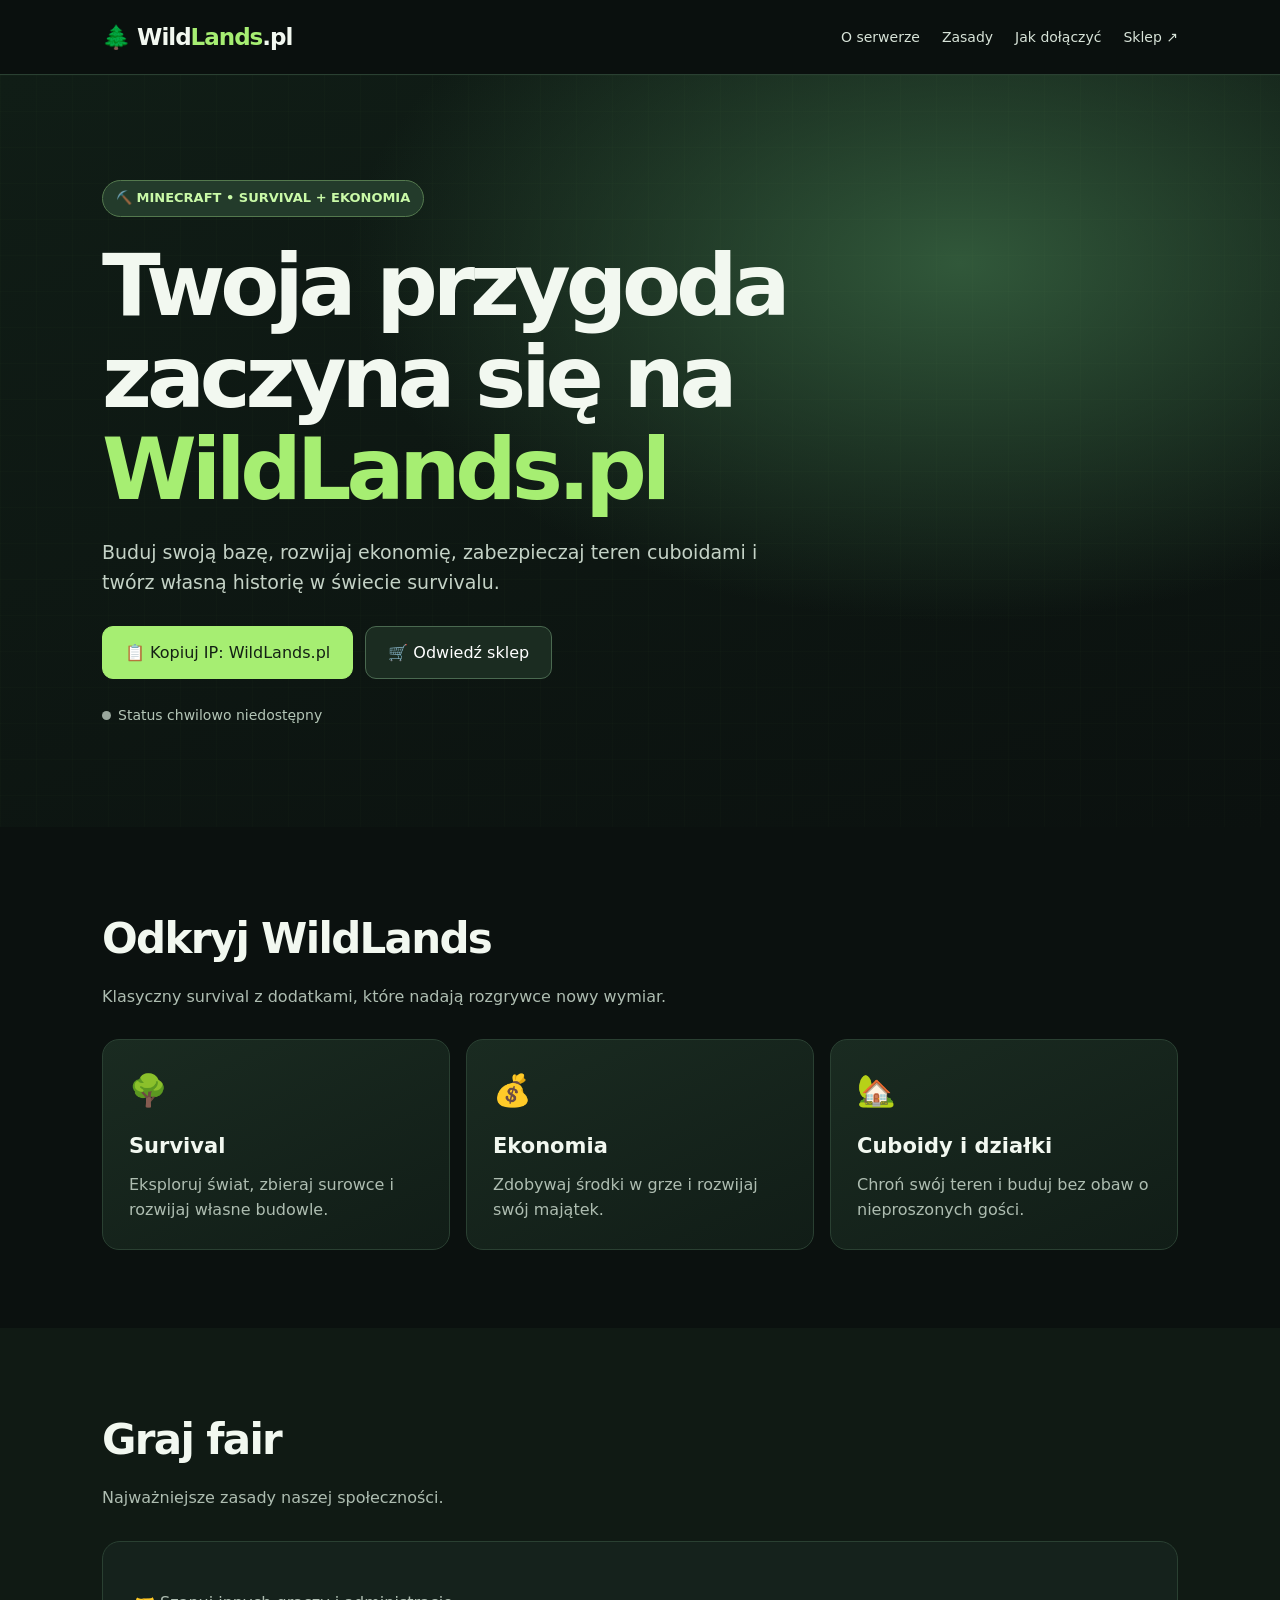
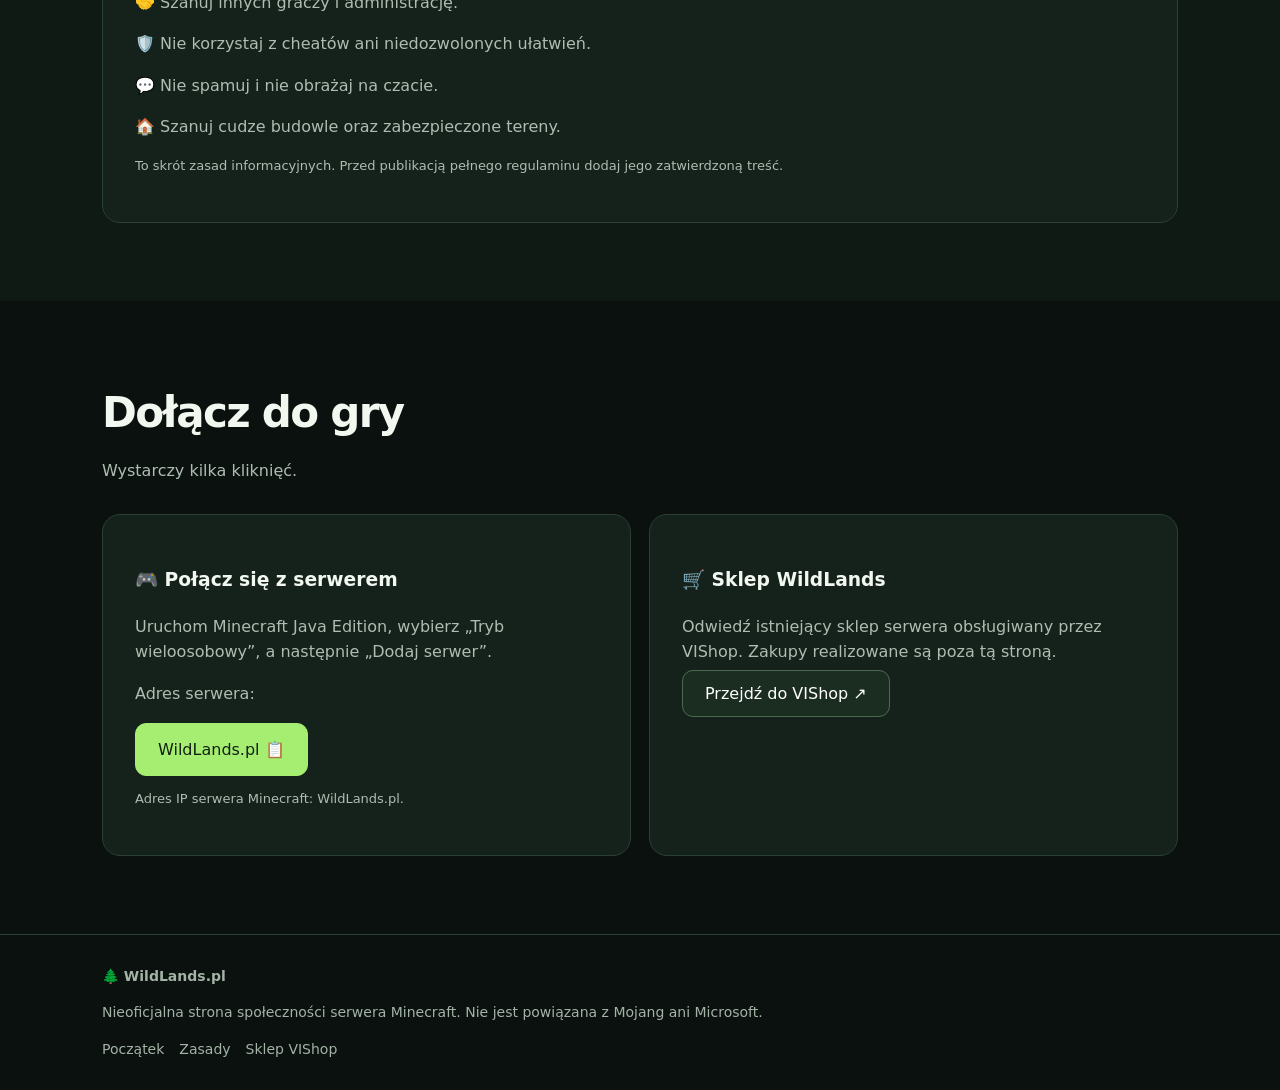
==== index.html @ e0b816f6 "Add files via upload" ====
<!doctype html>
<html lang="pl"><head><meta charset="utf-8"><meta name="viewport" content="width=device-width,initial-scale=1"><meta name="theme-color" content="#101b16"><meta name="description" content="WildLands.pl — serwer Minecraft Survival, ekonomia i działki. Dołącz do naszej społeczności!"><title>WildLands.pl — Survival • Ekonomia • Działki</title><style>
:root{--bg:#0b110f;--panel:#15221c;--green:#a6ee72;--muted:#aebdb1;--line:#2a4032}*{box-sizing:border-box}html{scroll-behavior:smooth}body{margin:0;background:var(--bg);color:#f2f8f0;font:16px/1.6 system-ui,-apple-system,Segoe UI,sans-serif}a{color:inherit;text-decoration:none}.wrap{max-width:1120px;margin:auto;padding:0 22px}header{position:sticky;top:0;background:#0b110fe9;backdrop-filter:blur(14px);border-bottom:1px solid var(--line);z-index:3}.nav{display:flex;align-items:center;justify-content:space-between;gap:18px;min-height:74px}.logo{font-size:23px;font-weight:900;letter-spacing:-1px}.logo span{color:var(--green)}nav{display:flex;gap:22px;flex-wrap:wrap}nav a{font-size:14px;color:#d7e3d8}nav a:hover{color:var(--green)}.hero{position:relative;overflow:hidden;padding:105px 0 100px;background:radial-gradient(ellipse at 75% 25%,#31583a 0%,transparent 45%),linear-gradient(160deg,#101d16,#0b110f)}.hero:after{content:'';position:absolute;inset:0;opacity:.12;background-image:linear-gradient(#a6ee7222 1px,transparent 1px),linear-gradient(90deg,#a6ee7222 1px,transparent 1px);background-size:36px 36px;pointer-events:none}.hero .wrap{position:relative;z-index:1}.tag{display:inline-block;padding:7px 13px;border:1px solid #54794e;border-radius:100px;background:#233b2b;color:#c9f9a7;font-weight:700;font-size:13px}h1{font-size:clamp(46px,8vw,86px);letter-spacing:-.06em;line-height:1.07;margin:22px 0}h1 em{font-style:normal;color:var(--green)}.lead{max-width:660px;font-size:19px;color:#c4d2c6}.actions{display:flex;gap:12px;flex-wrap:wrap;margin-top:28px}.btn{border:1px solid #4a6950;background:#1b2c21;color:white;padding:13px 22px;border-radius:11px;font-weight:800;cursor:pointer;font:inherit}.btn.primary{background:var(--green);color:#132014;border-color:var(--green)}.btn:hover{filter:brightness(1.13)}.status{margin-top:25px;color:#b4c6b7;font-size:14px}.dot{display:inline-block;width:9px;height:9px;border-radius:50%;background:#9aa79d;margin-right:7px}.dot.on{background:#7de388}.section{padding:78px 0}.section h2{font-size:clamp(29px,4vw,42px);letter-spacing:-.04em;margin:0 0 12px}.sub{color:var(--muted);margin:0 0 30px}.cards{display:grid;grid-template-columns:repeat(3,1fr);gap:16px}.card{background:linear-gradient(155deg,#1a2b21,#111d17);border:1px solid var(--line);padding:26px;border-radius:17px}.card .emoji{font-size:31px}.card h3{margin:14px 0 8px;font-size:21px}.card p{color:var(--muted);margin:0}.alt{background:#101a14}.panel{padding:32px;border:1px solid var(--line);border-radius:18px;background:var(--panel)}.panel p{color:var(--muted)}.two{display:grid;grid-template-columns:1fr 1fr;gap:18px}.small{font-size:13px;color:var(--muted)}footer{border-top:1px solid var(--line);padding:30px 0;color:#a3b3a6;font-size:14px}.links{display:flex;gap:15px;flex-wrap:wrap}.pill{display:inline-block;border:1px solid var(--line);padding:7px 11px;border-radius:9px;color:var(--green)}@media(max-width:720px){.nav{align-items:flex-start;padding-top:15px;padding-bottom:15px;flex-direction:column;gap:8px}nav{gap:14px}.hero{padding:72px 0}.cards,.two{grid-template-columns:1fr}.section{padding:55px 0}}
</style></head><body>
<header><div class="wrap nav"><a class="logo" href="#start">🌲 Wild<span>Lands</span>.pl</a><nav><a href="#o-serwerze">O serwerze</a><a href="#zasady">Zasady</a><a href="#dolacz">Jak dołączyć</a><a href="https://mc.wildlands.pl/" target="_blank" rel="noopener">Sklep ↗</a></nav></div></header>
<main><section class="hero" id="start"><div class="wrap"><div class="tag">⛏️ MINECRAFT • SURVIVAL + EKONOMIA</div><h1>Twoja przygoda<br>zaczyna się na<br><em>WildLands.pl</em></h1><p class="lead">Buduj swoją bazę, rozwijaj ekonomię, zabezpieczaj teren cuboidami i twórz własną historię w świecie survivalu.</p><div class="actions"><button class="btn primary" id="copy">📋 Kopiuj IP: WildLands.pl</button><a class="btn" href="https://mc.wildlands.pl/" target="_blank" rel="noopener">🛒 Odwiedź sklep</a></div><div class="status"><span id="dot" class="dot"></span><span id="status">Sprawdzanie statusu serwera…</span></div></div></section>
<section class="section" id="o-serwerze"><div class="wrap"><h2>Odkryj WildLands</h2><p class="sub">Klasyczny survival z dodatkami, które nadają rozgrywce nowy wymiar.</p><div class="cards"><article class="card"><div class="emoji">🌳</div><h3>Survival</h3><p>Eksploruj świat, zbieraj surowce i rozwijaj własne budowle.</p></article><article class="card"><div class="emoji">💰</div><h3>Ekonomia</h3><p>Zdobywaj środki w grze i rozwijaj swój majątek.</p></article><article class="card"><div class="emoji">🏡</div><h3>Cuboidy i działki</h3><p>Chroń swój teren i buduj bez obaw o nieproszonych gości.</p></article></div></div></section>
<section class="section alt" id="zasady"><div class="wrap"><h2>Graj fair</h2><p class="sub">Najważniejsze zasady naszej społeczności.</p><div class="panel"><p>🤝 Szanuj innych graczy i administrację.</p><p>🛡️ Nie korzystaj z cheatów ani niedozwolonych ułatwień.</p><p>💬 Nie spamuj i nie obrażaj na czacie.</p><p>🏠 Szanuj cudze budowle oraz zabezpieczone tereny.</p><p class="small">To skrót zasad informacyjnych. Przed publikacją pełnego regulaminu dodaj jego zatwierdzoną treść.</p></div></div></section>
<section class="section" id="dolacz"><div class="wrap"><h2>Dołącz do gry</h2><p class="sub">Wystarczy kilka kliknięć.</p><div class="two"><div class="panel"><h3>🎮 Połącz się z serwerem</h3><p>Uruchom Minecraft Java Edition, wybierz „Tryb wieloosobowy”, a następnie „Dodaj serwer”.</p><p>Adres serwera:</p><button class="btn primary" id="copy2">WildLands.pl 📋</button><p class="small">Adres IP serwera Minecraft: WildLands.pl.</p></div><div class="panel"><h3>🛒 Sklep WildLands</h3><p>Odwiedź istniejący sklep serwera obsługiwany przez VIShop. Zakupy realizowane są poza tą stroną.</p><a class="btn" href="https://mc.wildlands.pl/" target="_blank" rel="noopener">Przejdź do VIShop ↗</a></div></div></div></section></main>
<footer><div class="wrap"><strong>🌲 WildLands.pl</strong><p>Nieoficjalna strona społeczności serwera Minecraft. Nie jest powiązana z Mojang ani Microsoft.</p><div class="links"><a href="#start">Początek</a><a href="#zasady">Zasady</a><a href="https://mc.wildlands.pl/" target="_blank" rel="noopener">Sklep VIShop</a></div></div></footer>
<script>async function copyIP(button){try{await navigator.clipboard.writeText('WildLands.pl');const old=button.textContent;button.textContent='✓ Skopiowano IP!';setTimeout(()=>button.textContent=old,2000)}catch{prompt('Skopiuj adres serwera:', 'WildLands.pl')}}document.querySelectorAll('#copy,#copy2').forEach(b=>b.addEventListener('click',()=>copyIP(b)));async function status(){try{const r=await fetch('https://api.mcsrvstat.us/3/WildLands.pl');if(!r.ok)throw Error();const d=await r.json();document.getElementById('status').textContent=d.online?'Serwer online • Graczy: '+(d.players?.online??'?'):'Serwer offline lub status niedostępny';document.getElementById('dot').classList.toggle('on',!!d.online)}catch{document.getElementById('status').textContent='Status chwilowo niedostępny'}}status();</script></body></html>
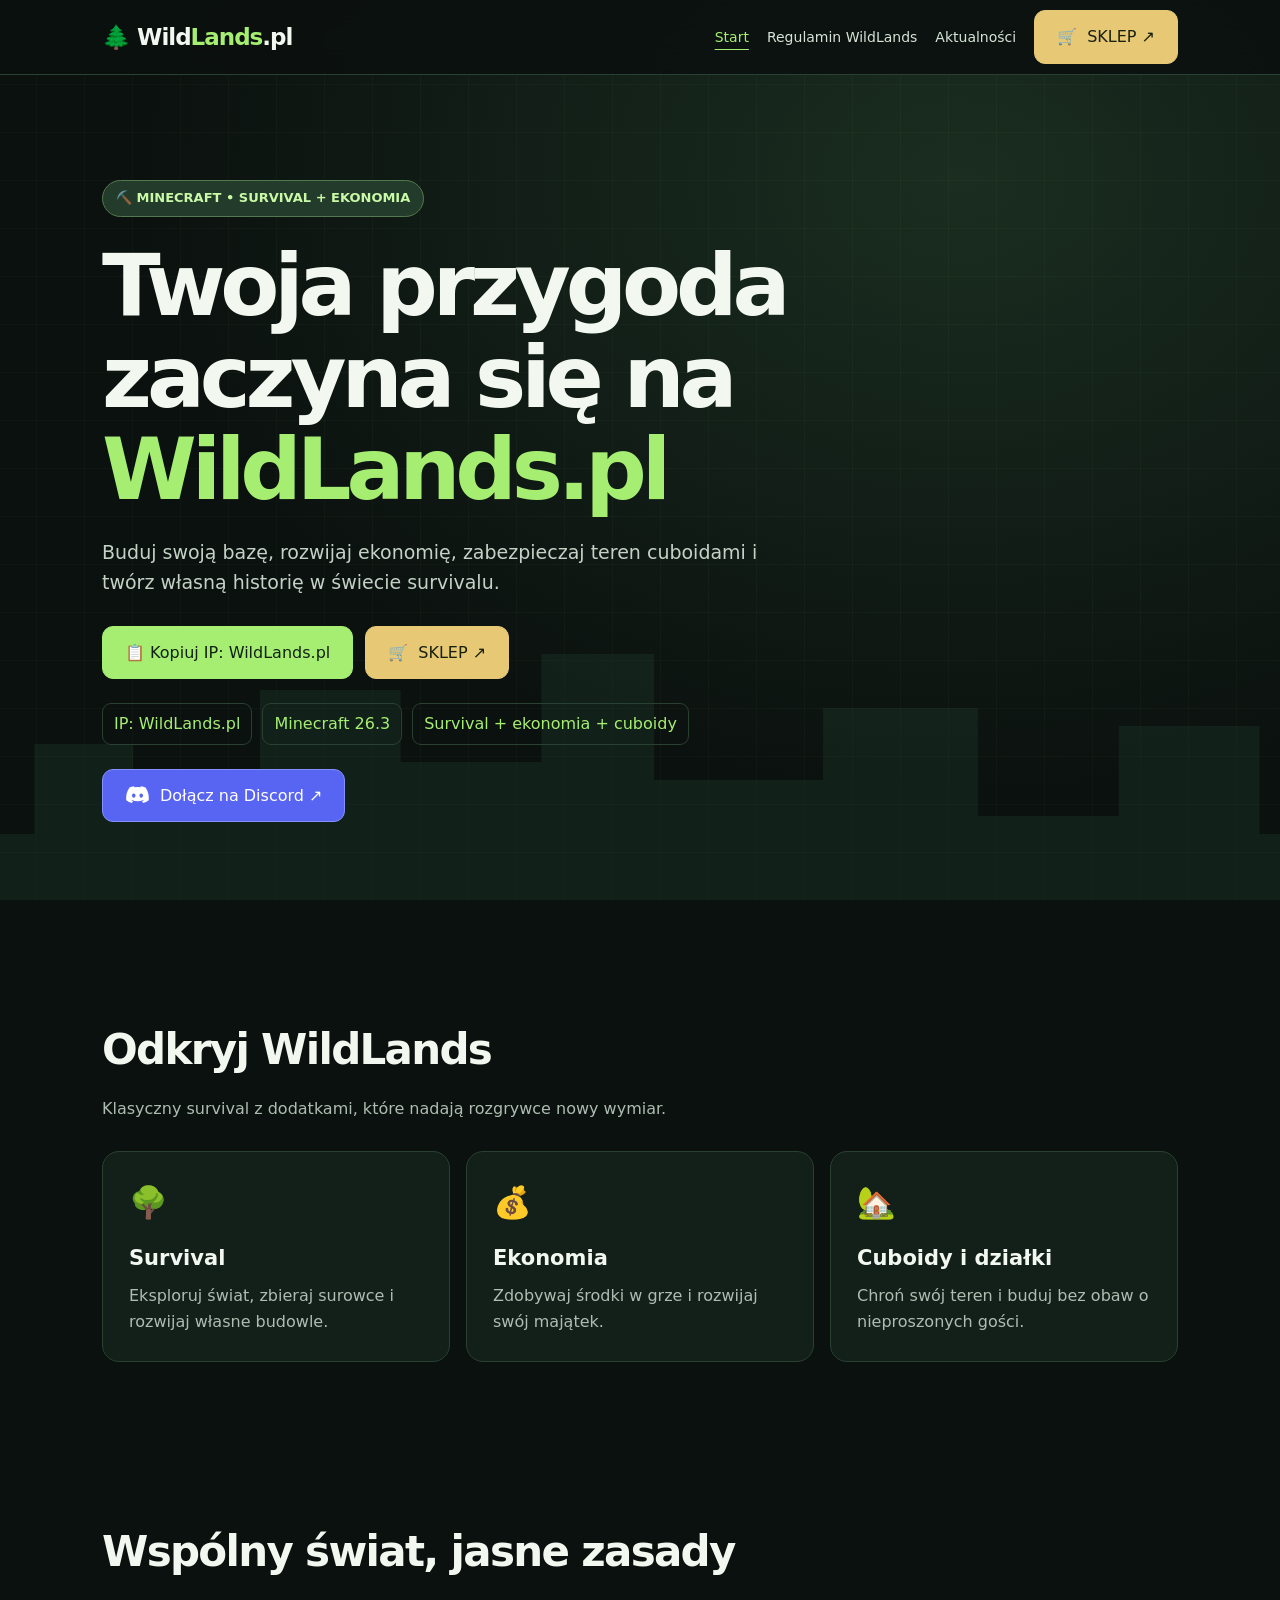
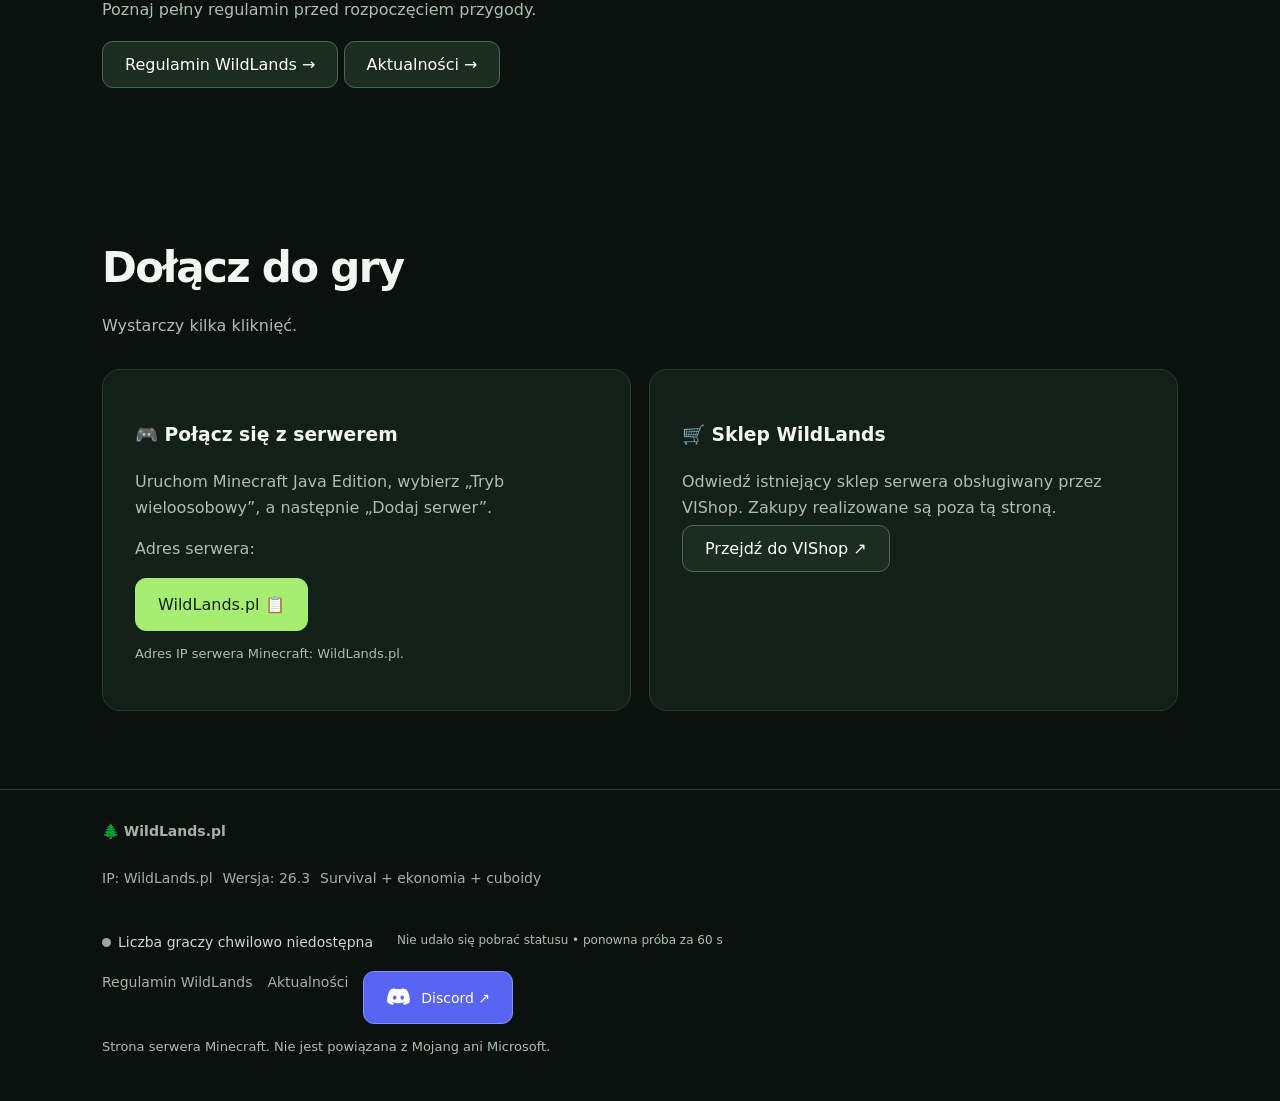
==== commit 4f1ac1a0: "Add WildLands rules, news, live status and animated shared design" ====
--- a/index.html
+++ b/index.html
@@ -1,11 +1,4 @@
-<!doctype html>
-<html lang="pl"><head><meta charset="utf-8"><meta name="viewport" content="width=device-width,initial-scale=1"><meta name="theme-color" content="#101b16"><meta name="description" content="WildLands.pl — serwer Minecraft Survival, ekonomia i działki. Dołącz do naszej społeczności!"><title>WildLands.pl — Survival • Ekonomia • Działki</title><style>
-:root{--bg:#0b110f;--panel:#15221c;--green:#a6ee72;--muted:#aebdb1;--line:#2a4032}*{box-sizing:border-box}html{scroll-behavior:smooth}body{margin:0;background:var(--bg);color:#f2f8f0;font:16px/1.6 system-ui,-apple-system,Segoe UI,sans-serif}a{color:inherit;text-decoration:none}.wrap{max-width:1120px;margin:auto;padding:0 22px}header{position:sticky;top:0;background:#0b110fe9;backdrop-filter:blur(14px);border-bottom:1px solid var(--line);z-index:3}.nav{display:flex;align-items:center;justify-content:space-between;gap:18px;min-height:74px}.logo{font-size:23px;font-weight:900;letter-spacing:-1px}.logo span{color:var(--green)}nav{display:flex;gap:22px;flex-wrap:wrap}nav a{font-size:14px;color:#d7e3d8}nav a:hover{color:var(--green)}.hero{position:relative;overflow:hidden;padding:105px 0 100px;background:radial-gradient(ellipse at 75% 25%,#31583a 0%,transparent 45%),linear-gradient(160deg,#101d16,#0b110f)}.hero:after{content:'';position:absolute;inset:0;opacity:.12;background-image:linear-gradient(#a6ee7222 1px,transparent 1px),linear-gradient(90deg,#a6ee7222 1px,transparent 1px);background-size:36px 36px;pointer-events:none}.hero .wrap{position:relative;z-index:1}.tag{display:inline-block;padding:7px 13px;border:1px solid #54794e;border-radius:100px;background:#233b2b;color:#c9f9a7;font-weight:700;font-size:13px}h1{font-size:clamp(46px,8vw,86px);letter-spacing:-.06em;line-height:1.07;margin:22px 0}h1 em{font-style:normal;color:var(--green)}.lead{max-width:660px;font-size:19px;color:#c4d2c6}.actions{display:flex;gap:12px;flex-wrap:wrap;margin-top:28px}.btn{border:1px solid #4a6950;background:#1b2c21;color:white;padding:13px 22px;border-radius:11px;font-weight:800;cursor:pointer;font:inherit}.btn.primary{background:var(--green);color:#132014;border-color:var(--green)}.btn:hover{filter:brightness(1.13)}.status{margin-top:25px;color:#b4c6b7;font-size:14px}.dot{display:inline-block;width:9px;height:9px;border-radius:50%;background:#9aa79d;margin-right:7px}.dot.on{background:#7de388}.section{padding:78px 0}.section h2{font-size:clamp(29px,4vw,42px);letter-spacing:-.04em;margin:0 0 12px}.sub{color:var(--muted);margin:0 0 30px}.cards{display:grid;grid-template-columns:repeat(3,1fr);gap:16px}.card{background:linear-gradient(155deg,#1a2b21,#111d17);border:1px solid var(--line);padding:26px;border-radius:17px}.card .emoji{font-size:31px}.card h3{margin:14px 0 8px;font-size:21px}.card p{color:var(--muted);margin:0}.alt{background:#101a14}.panel{padding:32px;border:1px solid var(--line);border-radius:18px;background:var(--panel)}.panel p{color:var(--muted)}.two{display:grid;grid-template-columns:1fr 1fr;gap:18px}.small{font-size:13px;color:var(--muted)}footer{border-top:1px solid var(--line);padding:30px 0;color:#a3b3a6;font-size:14px}.links{display:flex;gap:15px;flex-wrap:wrap}.pill{display:inline-block;border:1px solid var(--line);padding:7px 11px;border-radius:9px;color:var(--green)}@media(max-width:720px){.nav{align-items:flex-start;padding-top:15px;padding-bottom:15px;flex-direction:column;gap:8px}nav{gap:14px}.hero{padding:72px 0}.cards,.two{grid-template-columns:1fr}.section{padding:55px 0}}
-</style></head><body>
-<header><div class="wrap nav"><a class="logo" href="#start">🌲 Wild<span>Lands</span>.pl</a><nav><a href="#o-serwerze">O serwerze</a><a href="#zasady">Zasady</a><a href="#dolacz">Jak dołączyć</a><a href="https://mc.wildlands.pl/" target="_blank" rel="noopener">Sklep ↗</a></nav></div></header>
-<main><section class="hero" id="start"><div class="wrap"><div class="tag">⛏️ MINECRAFT • SURVIVAL + EKONOMIA</div><h1>Twoja przygoda<br>zaczyna się na<br><em>WildLands.pl</em></h1><p class="lead">Buduj swoją bazę, rozwijaj ekonomię, zabezpieczaj teren cuboidami i twórz własną historię w świecie survivalu.</p><div class="actions"><button class="btn primary" id="copy">📋 Kopiuj IP: WildLands.pl</button><a class="btn" href="https://mc.wildlands.pl/" target="_blank" rel="noopener">🛒 Odwiedź sklep</a></div><div class="status"><span id="dot" class="dot"></span><span id="status">Sprawdzanie statusu serwera…</span></div></div></section>
+<!doctype html><html lang="pl"><head><meta charset="utf-8"><meta name="viewport" content="width=device-width,initial-scale=1"><meta name="theme-color" content="#101b16"><meta name="description" content="WildLands.pl — Minecraft 26.3. Survival + ekonomia + cuboidy. Twoja przygoda zaczyna się tutaj"><title>Twoja przygoda zaczyna się tutaj — WildLands.pl</title><link rel="stylesheet" href="/style.css"><script src="/app.js" defer></script></head><body><a class="skip" href="#main">Przejdź do treści</a><div class="world" aria-hidden="true"></div><header><div class="wrap nav"><a class="logo" href="/">🌲 Wild<span>Lands</span>.pl</a><nav aria-label="Nawigacja główna"><a href="/" aria-current="page">Start</a><a href="/regulamin.html" >Regulamin WildLands</a><a href="/aktualnosci.html" >Aktualności</a><a class="shop btn" href="https://mc.wildlands.pl" target="_blank" rel="noopener noreferrer"><span class="shop-icon" aria-hidden="true">🛒</span> SKLEP ↗</a></nav></div></header><main id="main"><section class="hero" id="start"><div class="wrap"><div class="tag">⛏️ MINECRAFT • SURVIVAL + EKONOMIA</div><h1>Twoja przygoda<br>zaczyna się na<br><em>WildLands.pl</em></h1><p class="lead">Buduj swoją bazę, rozwijaj ekonomię, zabezpieczaj teren cuboidami i twórz własną historię w świecie survivalu.</p><div class="actions"><button class="btn primary" id="copy">📋 Kopiuj IP: WildLands.pl</button><a class="btn shop" href="https://mc.wildlands.pl/" target="_blank" rel="noopener"><span class="shop-icon" aria-hidden="true">🛒</span> SKLEP ↗</a></div><div class="facts"><span class="pill">IP: WildLands.pl</span><span class="pill">Minecraft 26.3</span><span class="pill">Survival + ekonomia + cuboidy</span></div><p><a class="btn discord" href="https://discord.gg/rCxju5zVEd" target="_blank" rel="noopener noreferrer"><svg viewBox="0 0 24 24" width="25" height="25" fill="currentColor" aria-hidden="true"><path d="M19.7 4.4a18 18 0 0 0-4.4-1.4l-.5 1a16 16 0 0 0-5.6 0l-.5-1a18 18 0 0 0-4.4 1.4C1.5 8.5.8 12.5 1.2 16.5a18 18 0 0 0 5.4 2.7l1.1-1.8-1.7-.8.4-.3a13 13 0 0 0 11.2 0l.4.3-1.7.8 1.1 1.8a18 18 0 0 0 5.4-2.7c.5-4.6-.8-8.6-3.1-12.1ZM8.4 14.1c-1 0-1.7-.9-1.7-2s.7-2 1.7-2 1.7.9 1.7 2-.7 2-1.7 2Zm7.2 0c-1 0-1.7-.9-1.7-2s.7-2 1.7-2 1.7.9 1.7 2-.7 2-1.7 2Z"/></svg> Dołącz na Discord ↗</a></p></div></section>
 <section class="section" id="o-serwerze"><div class="wrap"><h2>Odkryj WildLands</h2><p class="sub">Klasyczny survival z dodatkami, które nadają rozgrywce nowy wymiar.</p><div class="cards"><article class="card"><div class="emoji">🌳</div><h3>Survival</h3><p>Eksploruj świat, zbieraj surowce i rozwijaj własne budowle.</p></article><article class="card"><div class="emoji">💰</div><h3>Ekonomia</h3><p>Zdobywaj środki w grze i rozwijaj swój majątek.</p></article><article class="card"><div class="emoji">🏡</div><h3>Cuboidy i działki</h3><p>Chroń swój teren i buduj bez obaw o nieproszonych gości.</p></article></div></div></section>
-<section class="section alt" id="zasady"><div class="wrap"><h2>Graj fair</h2><p class="sub">Najważniejsze zasady naszej społeczności.</p><div class="panel"><p>🤝 Szanuj innych graczy i administrację.</p><p>🛡️ Nie korzystaj z cheatów ani niedozwolonych ułatwień.</p><p>💬 Nie spamuj i nie obrażaj na czacie.</p><p>🏠 Szanuj cudze budowle oraz zabezpieczone tereny.</p><p class="small">To skrót zasad informacyjnych. Przed publikacją pełnego regulaminu dodaj jego zatwierdzoną treść.</p></div></div></section>
-<section class="section" id="dolacz"><div class="wrap"><h2>Dołącz do gry</h2><p class="sub">Wystarczy kilka kliknięć.</p><div class="two"><div class="panel"><h3>🎮 Połącz się z serwerem</h3><p>Uruchom Minecraft Java Edition, wybierz „Tryb wieloosobowy”, a następnie „Dodaj serwer”.</p><p>Adres serwera:</p><button class="btn primary" id="copy2">WildLands.pl 📋</button><p class="small">Adres IP serwera Minecraft: WildLands.pl.</p></div><div class="panel"><h3>🛒 Sklep WildLands</h3><p>Odwiedź istniejący sklep serwera obsługiwany przez VIShop. Zakupy realizowane są poza tą stroną.</p><a class="btn" href="https://mc.wildlands.pl/" target="_blank" rel="noopener">Przejdź do VIShop ↗</a></div></div></div></section></main>
-<footer><div class="wrap"><strong>🌲 WildLands.pl</strong><p>Nieoficjalna strona społeczności serwera Minecraft. Nie jest powiązana z Mojang ani Microsoft.</p><div class="links"><a href="#start">Początek</a><a href="#zasady">Zasady</a><a href="https://mc.wildlands.pl/" target="_blank" rel="noopener">Sklep VIShop</a></div></div></footer>
-<script>async function copyIP(button){try{await navigator.clipboard.writeText('WildLands.pl');const old=button.textContent;button.textContent='✓ Skopiowano IP!';setTimeout(()=>button.textContent=old,2000)}catch{prompt('Skopiuj adres serwera:', 'WildLands.pl')}}document.querySelectorAll('#copy,#copy2').forEach(b=>b.addEventListener('click',()=>copyIP(b)));async function status(){try{const r=await fetch('https://api.mcsrvstat.us/3/WildLands.pl');if(!r.ok)throw Error();const d=await r.json();document.getElementById('status').textContent=d.online?'Serwer online • Graczy: '+(d.players?.online??'?'):'Serwer offline lub status niedostępny';document.getElementById('dot').classList.toggle('on',!!d.online)}catch{document.getElementById('status').textContent='Status chwilowo niedostępny'}}status();</script></body></html>
+<section class="section alt" id="zasady"><div class="wrap"><h2>Wspólny świat, jasne zasady</h2><p class="sub">Poznaj pełny regulamin przed rozpoczęciem przygody.</p><a class="btn" href="/regulamin.html">Regulamin WildLands →</a> <a class="btn" href="/aktualnosci.html">Aktualności →</a></div></section>
+<section class="section" id="dolacz"><div class="wrap"><h2>Dołącz do gry</h2><p class="sub">Wystarczy kilka kliknięć.</p><div class="two"><div class="panel"><h3>🎮 Połącz się z serwerem</h3><p>Uruchom Minecraft Java Edition, wybierz „Tryb wieloosobowy”, a następnie „Dodaj serwer”.</p><p>Adres serwera:</p><button class="btn primary" id="copy2">WildLands.pl 📋</button><p class="small">Adres IP serwera Minecraft: WildLands.pl.</p></div><div class="panel"><h3>🛒 Sklep WildLands</h3><p>Odwiedź istniejący sklep serwera obsługiwany przez VIShop. Zakupy realizowane są poza tą stroną.</p><a class="btn" href="https://mc.wildlands.pl/" target="_blank" rel="noopener">Przejdź do VIShop ↗</a></div></div></div></section></main><footer><div class="wrap"><strong>🌲 WildLands.pl</strong><div class="facts"><span>IP: WildLands.pl</span><span>Wersja: 26.3</span><span>Survival + ekonomia + cuboidy</span></div><div class="status-box"><p><span class="dot" id="dot"></span><span id="status" role="status">Sprawdzanie liczby graczy…</span></p><span class="status-note" id="status-note">Odświeżanie co 60 sekund • mcsrvstat.us</span></div><div class="links"><a href="/regulamin.html">Regulamin WildLands</a><a href="/aktualnosci.html">Aktualności</a><a class="discord btn" href="https://discord.gg/rCxju5zVEd" target="_blank" rel="noopener noreferrer"><svg viewBox="0 0 24 24" width="25" height="25" fill="currentColor" aria-hidden="true"><path d="M19.7 4.4a18 18 0 0 0-4.4-1.4l-.5 1a16 16 0 0 0-5.6 0l-.5-1a18 18 0 0 0-4.4 1.4C1.5 8.5.8 12.5 1.2 16.5a18 18 0 0 0 5.4 2.7l1.1-1.8-1.7-.8.4-.3a13 13 0 0 0 11.2 0l.4.3-1.7.8 1.1 1.8a18 18 0 0 0 5.4-2.7c.5-4.6-.8-8.6-3.1-12.1ZM8.4 14.1c-1 0-1.7-.9-1.7-2s.7-2 1.7-2 1.7.9 1.7 2-.7 2-1.7 2Zm7.2 0c-1 0-1.7-.9-1.7-2s.7-2 1.7-2 1.7.9 1.7 2-.7 2-1.7 2Z"/></svg> Discord ↗</a></div><p class="small">Strona serwera Minecraft. Nie jest powiązana z Mojang ani Microsoft.</p></div></footer></body></html>
--- a/style.css
+++ b/style.css
@@ -0,0 +1,4 @@
+
+:root{--bg:#0b110f;--panel:#15221c;--green:#a6ee72;--muted:#aebdb1;--line:#2a4032}*{box-sizing:border-box}html{scroll-behavior:smooth}body{margin:0;background:var(--bg);color:#f2f8f0;font:16px/1.6 system-ui,-apple-system,Segoe UI,sans-serif}a{color:inherit;text-decoration:none}.wrap{max-width:1120px;margin:auto;padding:0 22px}header{position:sticky;top:0;background:#0b110fe9;backdrop-filter:blur(14px);border-bottom:1px solid var(--line);z-index:3}.nav{display:flex;align-items:center;justify-content:space-between;gap:18px;min-height:74px}.logo{font-size:23px;font-weight:900;letter-spacing:-1px}.logo span{color:var(--green)}nav{display:flex;gap:22px;flex-wrap:wrap}nav a{font-size:14px;color:#d7e3d8}nav a:hover{color:var(--green)}.hero{position:relative;overflow:hidden;padding:105px 0 100px;background:radial-gradient(ellipse at 75% 25%,#31583a 0%,transparent 45%),linear-gradient(160deg,#101d16,#0b110f)}.hero:after{content:'';position:absolute;inset:0;opacity:.12;background-image:linear-gradient(#a6ee7222 1px,transparent 1px),linear-gradient(90deg,#a6ee7222 1px,transparent 1px);background-size:36px 36px;pointer-events:none}.hero .wrap{position:relative;z-index:1}.tag{display:inline-block;padding:7px 13px;border:1px solid #54794e;border-radius:100px;background:#233b2b;color:#c9f9a7;font-weight:700;font-size:13px}h1{font-size:clamp(46px,8vw,86px);letter-spacing:-.06em;line-height:1.07;margin:22px 0}h1 em{font-style:normal;color:var(--green)}.lead{max-width:660px;font-size:19px;color:#c4d2c6}.actions{display:flex;gap:12px;flex-wrap:wrap;margin-top:28px}.btn{border:1px solid #4a6950;background:#1b2c21;color:white;padding:13px 22px;border-radius:11px;font-weight:800;cursor:pointer;font:inherit}.btn.primary{background:var(--green);color:#132014;border-color:var(--green)}.btn:hover{filter:brightness(1.13)}.status{margin-top:25px;color:#b4c6b7;font-size:14px}.dot{display:inline-block;width:9px;height:9px;border-radius:50%;background:#9aa79d;margin-right:7px}.dot.on{background:#7de388}.section{padding:78px 0}.section h2{font-size:clamp(29px,4vw,42px);letter-spacing:-.04em;margin:0 0 12px}.sub{color:var(--muted);margin:0 0 30px}.cards{display:grid;grid-template-columns:repeat(3,1fr);gap:16px}.card{background:linear-gradient(155deg,#1a2b21,#111d17);border:1px solid var(--line);padding:26px;border-radius:17px}.card .emoji{font-size:31px}.card h3{margin:14px 0 8px;font-size:21px}.card p{color:var(--muted);margin:0}.alt{background:#101a14}.panel{padding:32px;border:1px solid var(--line);border-radius:18px;background:var(--panel)}.panel p{color:var(--muted)}.two{display:grid;grid-template-columns:1fr 1fr;gap:18px}.small{font-size:13px;color:var(--muted)}footer{border-top:1px solid var(--line);padding:30px 0;color:#a3b3a6;font-size:14px}.links{display:flex;gap:15px;flex-wrap:wrap}.pill{display:inline-block;border:1px solid var(--line);padding:7px 11px;border-radius:9px;color:var(--green)}@media(max-width:720px){.nav{align-items:flex-start;padding-top:15px;padding-bottom:15px;flex-direction:column;gap:8px}nav{gap:14px}.hero{padding:72px 0}.cards,.two{grid-template-columns:1fr}.section{padding:55px 0}}
+
+body{isolation:isolate;overflow-wrap:anywhere}.world{position:fixed;inset:0;z-index:-1;overflow:hidden;pointer-events:none;background:radial-gradient(ellipse at 75% 20%,#31583a66,transparent 60%),#0b110f}.world:before{content:'';position:absolute;inset:-60px;background:linear-gradient(#a6ee7208 1px,transparent 1px),linear-gradient(90deg,#a6ee7208 1px,transparent 1px);background-size:48px 48px;animation:drift 28s linear infinite}.world:after{content:'';position:absolute;bottom:-60px;left:-5%;width:110%;height:40vh;opacity:.32;background:#213f2c;clip-path:polygon(0 65%,7% 65%,7% 40%,14% 40%,14% 55%,23% 55%,23% 25%,33% 25%,33% 45%,43% 45%,43% 15%,51% 15%,51% 50%,63% 50%,63% 30%,74% 30%,74% 60%,84% 60%,84% 35%,94% 35%,94% 65%,100% 65%,100% 100%,0 100%);animation:sway 14s ease-in-out infinite alternate}.hero,.alt{background:transparent}.card,.panel{background:#15221ceF}.hero:after{display:none}.nav{flex-wrap:wrap}nav{align-items:center;gap:18px}nav a[aria-current=page]{color:var(--green);text-decoration:underline;text-underline-offset:7px}.discord,.shop{display:inline-flex;align-items:center;gap:10px}.discord{background:#5865f2;border-color:#8590ff}.discord svg{animation:sway 3s ease-in-out infinite alternate}.shop{color:#18200e;background:#e6c875;border-color:#e6c875;position:relative;overflow:hidden}.shop:after{content:'';position:absolute;inset:-60% auto -60% -45%;width:25%;background:#ffffff55;transform:rotate(25deg);animation:shine 6s infinite}.shop-icon{display:inline-block;animation:sway 2.6s ease-in-out infinite alternate}.facts{display:flex;gap:10px;flex-wrap:wrap;margin:24px 0}.page-head{padding:65px 0 30px}.page-head h1{font-size:clamp(36px,6vw,62px)}.rules{max-width:850px;margin:0 auto 60px}.rule{margin:18px 0;padding:25px;border:1px solid var(--line);border-radius:16px;background:#15221cf2}.rule h2{font-size:24px;line-height:1.35;margin:0 0 20px}.rule p{margin:8px 0}.rule li{margin:8px 0}.rule ol,.rule ul{padding-left:24px}.rule h3{font-size:24px}.skip{position:fixed;top:-100px;left:15px;background:var(--green);color:#132014;padding:10px;z-index:10}.skip:focus{top:10px}:focus-visible{outline:3px solid #e6c875;outline-offset:5px}.news-list{display:grid;gap:20px;margin-bottom:70px}.news-list time{color:var(--green);font-size:14px}.news-list p{white-space:pre-line}.section[id]{scroll-margin-top:150px}.status-box{display:flex;flex-wrap:wrap;gap:8px 24px;padding:18px 0;color:#c7dacb}.status-box p{margin:0}.status-note{font-size:12px;color:var(--muted)}@keyframes drift{to{transform:translate(48px,48px)}}@keyframes sway{to{transform:translateY(-7px)}}@keyframes shine{0%,75%{left:-45%}100%{left:145%}}@media(max-width:720px){nav{gap:12px}.hero{padding:50px 0}.page-head{padding-top:35px}.rule{padding:20px}.wrap{padding:0 18px}.nav{min-height:0}.logo{font-size:22px}.rule h2{font-size:21px}}@media(prefers-reduced-motion:reduce){*,*:before,*:after{animation:none!important;scroll-behavior:auto!important}}
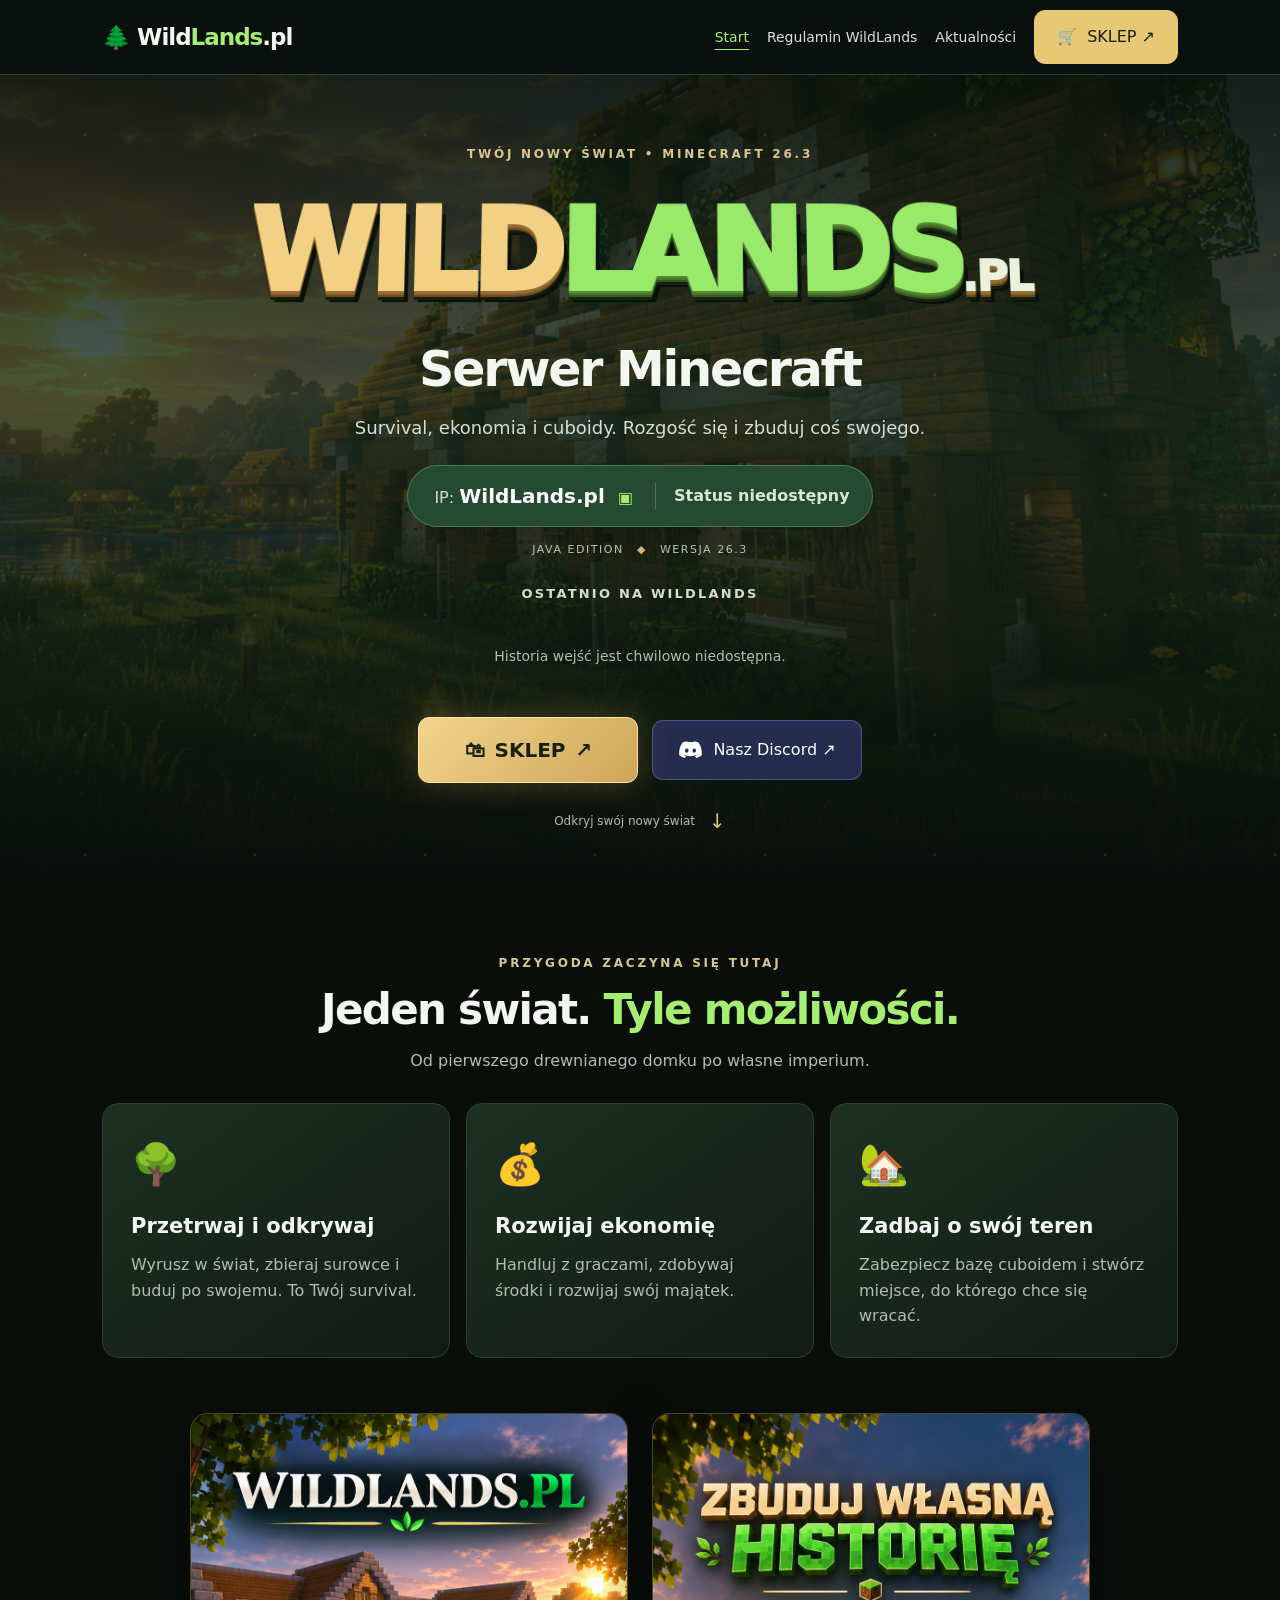
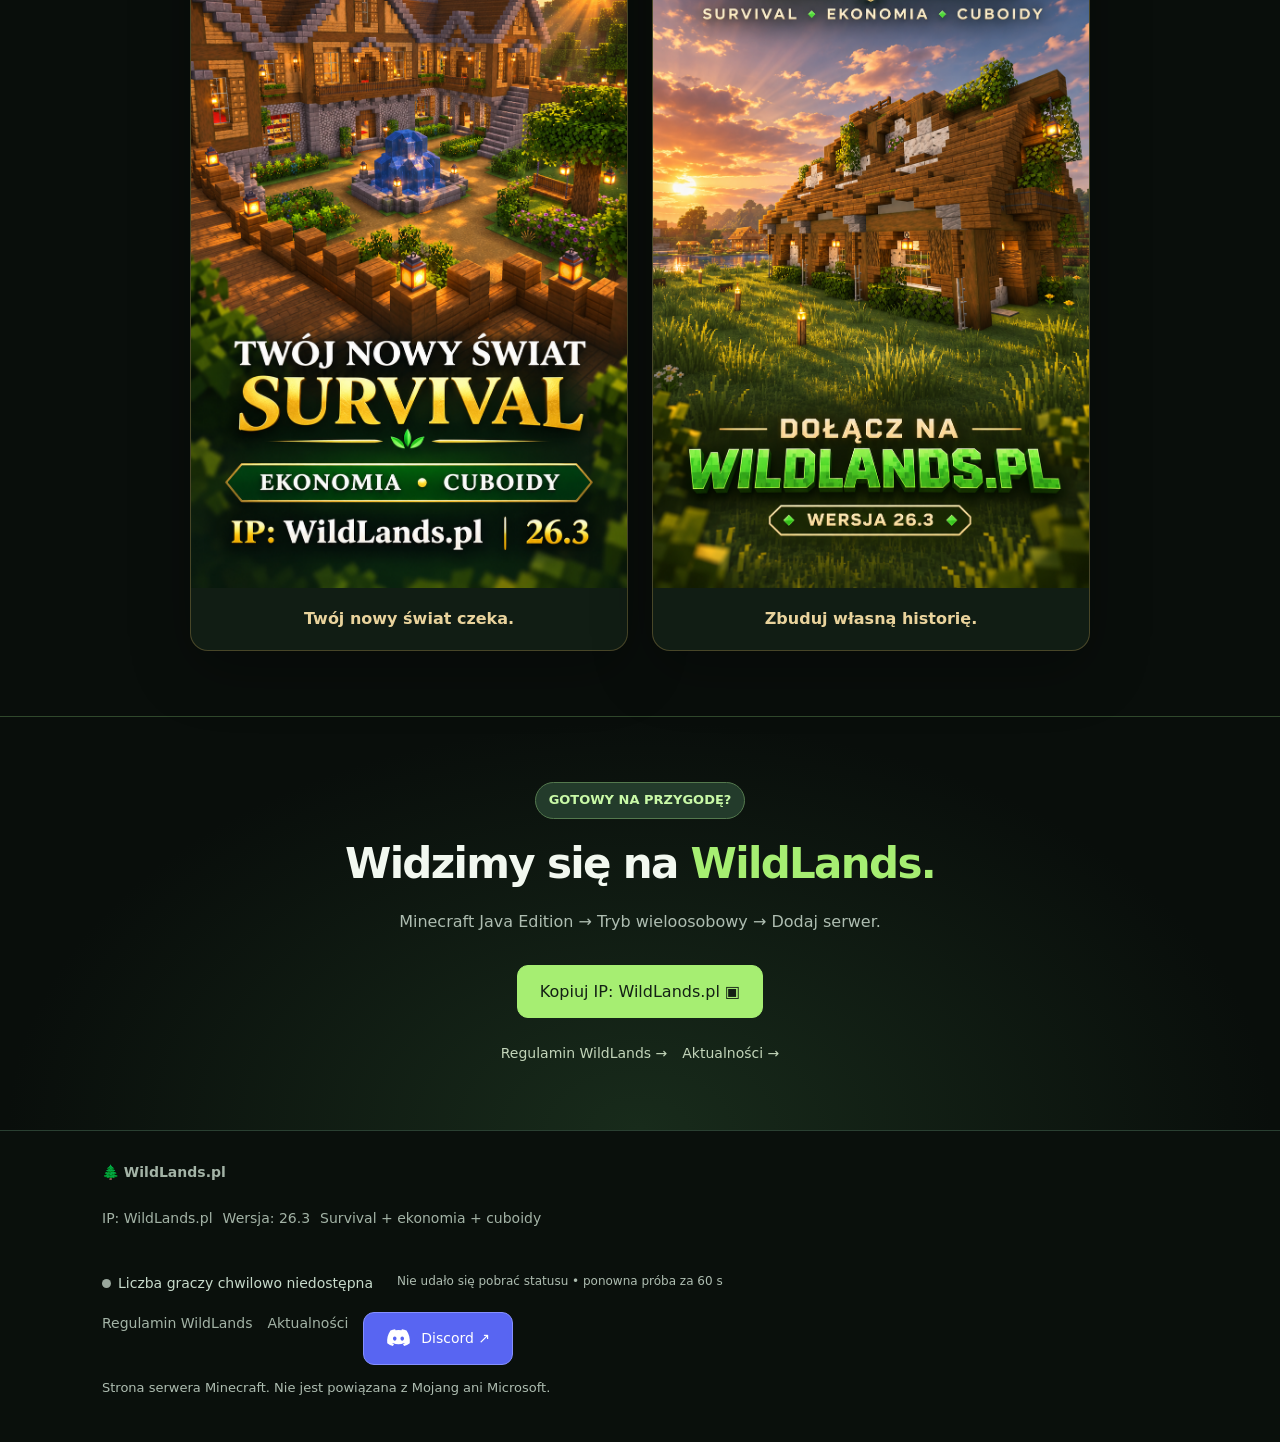
==== commit d05979fb: "Redesign homepage with Minecraft artwork and recent player integration" ====
--- a/index.html
+++ b/index.html
@@ -1,4 +1 @@
-<!doctype html><html lang="pl"><head><meta charset="utf-8"><meta name="viewport" content="width=device-width,initial-scale=1"><meta name="theme-color" content="#101b16"><meta name="description" content="WildLands.pl — Minecraft 26.3. Survival + ekonomia + cuboidy. Twoja przygoda zaczyna się tutaj"><title>Twoja przygoda zaczyna się tutaj — WildLands.pl</title><link rel="stylesheet" href="/style.css"><script src="/app.js" defer></script></head><body><a class="skip" href="#main">Przejdź do treści</a><div class="world" aria-hidden="true"></div><header><div class="wrap nav"><a class="logo" href="/">🌲 Wild<span>Lands</span>.pl</a><nav aria-label="Nawigacja główna"><a href="/" aria-current="page">Start</a><a href="/regulamin.html" >Regulamin WildLands</a><a href="/aktualnosci.html" >Aktualności</a><a class="shop btn" href="https://mc.wildlands.pl" target="_blank" rel="noopener noreferrer"><span class="shop-icon" aria-hidden="true">🛒</span> SKLEP ↗</a></nav></div></header><main id="main"><section class="hero" id="start"><div class="wrap"><div class="tag">⛏️ MINECRAFT • SURVIVAL + EKONOMIA</div><h1>Twoja przygoda<br>zaczyna się na<br><em>WildLands.pl</em></h1><p class="lead">Buduj swoją bazę, rozwijaj ekonomię, zabezpieczaj teren cuboidami i twórz własną historię w świecie survivalu.</p><div class="actions"><button class="btn primary" id="copy">📋 Kopiuj IP: WildLands.pl</button><a class="btn shop" href="https://mc.wildlands.pl/" target="_blank" rel="noopener"><span class="shop-icon" aria-hidden="true">🛒</span> SKLEP ↗</a></div><div class="facts"><span class="pill">IP: WildLands.pl</span><span class="pill">Minecraft 26.3</span><span class="pill">Survival + ekonomia + cuboidy</span></div><p><a class="btn discord" href="https://discord.gg/rCxju5zVEd" target="_blank" rel="noopener noreferrer"><svg viewBox="0 0 24 24" width="25" height="25" fill="currentColor" aria-hidden="true"><path d="M19.7 4.4a18 18 0 0 0-4.4-1.4l-.5 1a16 16 0 0 0-5.6 0l-.5-1a18 18 0 0 0-4.4 1.4C1.5 8.5.8 12.5 1.2 16.5a18 18 0 0 0 5.4 2.7l1.1-1.8-1.7-.8.4-.3a13 13 0 0 0 11.2 0l.4.3-1.7.8 1.1 1.8a18 18 0 0 0 5.4-2.7c.5-4.6-.8-8.6-3.1-12.1ZM8.4 14.1c-1 0-1.7-.9-1.7-2s.7-2 1.7-2 1.7.9 1.7 2-.7 2-1.7 2Zm7.2 0c-1 0-1.7-.9-1.7-2s.7-2 1.7-2 1.7.9 1.7 2-.7 2-1.7 2Z"/></svg> Dołącz na Discord ↗</a></p></div></section>
-<section class="section" id="o-serwerze"><div class="wrap"><h2>Odkryj WildLands</h2><p class="sub">Klasyczny survival z dodatkami, które nadają rozgrywce nowy wymiar.</p><div class="cards"><article class="card"><div class="emoji">🌳</div><h3>Survival</h3><p>Eksploruj świat, zbieraj surowce i rozwijaj własne budowle.</p></article><article class="card"><div class="emoji">💰</div><h3>Ekonomia</h3><p>Zdobywaj środki w grze i rozwijaj swój majątek.</p></article><article class="card"><div class="emoji">🏡</div><h3>Cuboidy i działki</h3><p>Chroń swój teren i buduj bez obaw o nieproszonych gości.</p></article></div></div></section>
-<section class="section alt" id="zasady"><div class="wrap"><h2>Wspólny świat, jasne zasady</h2><p class="sub">Poznaj pełny regulamin przed rozpoczęciem przygody.</p><a class="btn" href="/regulamin.html">Regulamin WildLands →</a> <a class="btn" href="/aktualnosci.html">Aktualności →</a></div></section>
-<section class="section" id="dolacz"><div class="wrap"><h2>Dołącz do gry</h2><p class="sub">Wystarczy kilka kliknięć.</p><div class="two"><div class="panel"><h3>🎮 Połącz się z serwerem</h3><p>Uruchom Minecraft Java Edition, wybierz „Tryb wieloosobowy”, a następnie „Dodaj serwer”.</p><p>Adres serwera:</p><button class="btn primary" id="copy2">WildLands.pl 📋</button><p class="small">Adres IP serwera Minecraft: WildLands.pl.</p></div><div class="panel"><h3>🛒 Sklep WildLands</h3><p>Odwiedź istniejący sklep serwera obsługiwany przez VIShop. Zakupy realizowane są poza tą stroną.</p><a class="btn" href="https://mc.wildlands.pl/" target="_blank" rel="noopener">Przejdź do VIShop ↗</a></div></div></div></section></main><footer><div class="wrap"><strong>🌲 WildLands.pl</strong><div class="facts"><span>IP: WildLands.pl</span><span>Wersja: 26.3</span><span>Survival + ekonomia + cuboidy</span></div><div class="status-box"><p><span class="dot" id="dot"></span><span id="status" role="status">Sprawdzanie liczby graczy…</span></p><span class="status-note" id="status-note">Odświeżanie co 60 sekund • mcsrvstat.us</span></div><div class="links"><a href="/regulamin.html">Regulamin WildLands</a><a href="/aktualnosci.html">Aktualności</a><a class="discord btn" href="https://discord.gg/rCxju5zVEd" target="_blank" rel="noopener noreferrer"><svg viewBox="0 0 24 24" width="25" height="25" fill="currentColor" aria-hidden="true"><path d="M19.7 4.4a18 18 0 0 0-4.4-1.4l-.5 1a16 16 0 0 0-5.6 0l-.5-1a18 18 0 0 0-4.4 1.4C1.5 8.5.8 12.5 1.2 16.5a18 18 0 0 0 5.4 2.7l1.1-1.8-1.7-.8.4-.3a13 13 0 0 0 11.2 0l.4.3-1.7.8 1.1 1.8a18 18 0 0 0 5.4-2.7c.5-4.6-.8-8.6-3.1-12.1ZM8.4 14.1c-1 0-1.7-.9-1.7-2s.7-2 1.7-2 1.7.9 1.7 2-.7 2-1.7 2Zm7.2 0c-1 0-1.7-.9-1.7-2s.7-2 1.7-2 1.7.9 1.7 2-.7 2-1.7 2Z"/></svg> Discord ↗</a></div><p class="small">Strona serwera Minecraft. Nie jest powiązana z Mojang ani Microsoft.</p></div></footer></body></html>+<!doctype html><html lang="pl"><head><meta charset="utf-8"><meta name="viewport" content="width=device-width,initial-scale=1"><meta name="theme-color" content="#101b16"><meta name="description" content="WildLands.pl — Minecraft 26.3. Survival + ekonomia + cuboidy. Twoja przygoda zaczyna się tutaj"><title>Twoja przygoda zaczyna się tutaj — WildLands.pl</title><link rel="stylesheet" href="/style.css"><link rel="stylesheet" href="/home.css"><script src="/app.js" defer></script><script src="/recent.js" defer></script></head><body class="home"><a class="skip" href="#main">Przejdź do treści</a><div class="world" aria-hidden="true"></div><header><div class="wrap nav"><a class="logo" href="/">🌲 Wild<span>Lands</span>.pl</a><nav aria-label="Nawigacja główna"><a href="/" aria-current="page">Start</a><a href="/regulamin.html" >Regulamin WildLands</a><a href="/aktualnosci.html" >Aktualności</a><a class="shop btn" href="https://mc.wildlands.pl" target="_blank" rel="noopener noreferrer"><span class="shop-icon" aria-hidden="true">🛒</span> SKLEP ↗</a></nav></div></header><main id="main"><section class="landing-hero" id="start"><div class="landscape" aria-hidden="true"></div><div class="wrap landing-content"><p class="eyebrow">TWÓJ NOWY ŚWIAT • MINECRAFT 26.3</p><div class="wordmark" aria-label="WildLands.pl">WILD<span>LANDS</span><small>.PL</small></div><h1>Serwer Minecraft</h1><p class="landing-lead">Survival, ekonomia i cuboidy.<br class="mobile-break"> Rozgość się i zbuduj coś swojego.</p><div class="server-pill"><button id="copy" type="button" title="Kliknij, aby skopiować adres">IP: <strong>WildLands.pl</strong> <span aria-hidden="true">▣</span></button><span class="server-online" data-live-status role="status">Sprawdzanie graczy…</span></div><p class="edition">JAVA EDITION <span>◆</span> WERSJA 26.3</p><section class="recent-section" aria-labelledby="recent-title"><h2 id="recent-title">Ostatnio na WildLands</h2><div id="recent-players" class="recent-players"><p class="recent-empty">Sprawdzanie ostatnich wejść…</p></div></section><div class="landing-actions"><a class="btn shop big-shop" href="https://mc.wildlands.pl" target="_blank" rel="noopener noreferrer"><span class="shop-icon" aria-hidden="true">🛍</span> SKLEP <span aria-hidden="true">↗</span></a><a class="btn discord" href="https://discord.gg/rCxju5zVEd" target="_blank" rel="noopener noreferrer"><svg viewBox="0 0 24 24" width="25" height="25" fill="currentColor" aria-hidden="true"><path d="M19.7 4.4a18 18 0 0 0-4.4-1.4l-.5 1a16 16 0 0 0-5.6 0l-.5-1a18 18 0 0 0-4.4 1.4C1.5 8.5.8 12.5 1.2 16.5a18 18 0 0 0 5.4 2.7l1.1-1.8-1.7-.8.4-.3a13 13 0 0 0 11.2 0l.4.3-1.7.8 1.1 1.8a18 18 0 0 0 5.4-2.7c.5-4.6-.8-8.6-3.1-12.1ZM8.4 14.1c-1 0-1.7-.9-1.7-2s.7-2 1.7-2 1.7.9 1.7 2-.7 2-1.7 2Zm7.2 0c-1 0-1.7-.9-1.7-2s.7-2 1.7-2 1.7.9 1.7 2-.7 2-1.7 2Z"/></svg> Nasz Discord ↗</a></div><a class="discover" href="#odkryj">Odkryj swój nowy świat <span>↓</span></a></div></section><section class="section discover-section" id="odkryj"><div class="wrap"><p class="eyebrow">PRZYGODA ZACZYNA SIĘ TUTAJ</p><h2>Jeden świat. <em>Tyle możliwości.</em></h2><p class="sub">Od pierwszego drewnianego domku po własne imperium.</p><div class="cards game-features"><article class="card"><div class="block-icon" aria-hidden="true">🌳</div><h3>Przetrwaj i odkrywaj</h3><p>Wyrusz w świat, zbieraj surowce i buduj po swojemu. To Twój survival.</p></article><article class="card"><div class="block-icon" aria-hidden="true">💰</div><h3>Rozwijaj ekonomię</h3><p>Handluj z graczami, zdobywaj środki i rozwijaj swój majątek.</p></article><article class="card"><div class="block-icon" aria-hidden="true">🏡</div><h3>Zadbaj o swój teren</h3><p>Zabezpiecz bazę cuboidem i stwórz miejsce, do którego chce się wracać.</p></article></div><div class="poster-grid"><figure><img src="/assets/wildlands-survival.png" alt="WildLands.pl — Twój nowy świat: survival, ekonomia, cuboidy. Minecraft 26.3." width="941" height="1672" loading="lazy"><figcaption>Twój nowy świat czeka.</figcaption></figure><figure><img src="/assets/wildlands-historia.png" alt="Zbuduj własną historię na WildLands.pl — survival, ekonomia i cuboidy, wersja 26.3." width="941" height="1672" loading="lazy"><figcaption>Zbuduj własną historię.</figcaption></figure></div></div></section><section class="section join-section" id="dolacz"><div class="wrap"><span class="tag">GOTOWY NA PRZYGODĘ?</span><h2>Widzimy się na <em>WildLands.</em></h2><p class="sub">Minecraft Java Edition → Tryb wieloosobowy → Dodaj serwer.</p><button class="btn primary" id="copy2">Kopiuj IP: WildLands.pl ▣</button><div class="links join-links"><a href="/regulamin.html">Regulamin WildLands →</a><a href="/aktualnosci.html">Aktualności →</a></div></div></section></main><footer><div class="wrap"><strong>🌲 WildLands.pl</strong><div class="facts"><span>IP: WildLands.pl</span><span>Wersja: 26.3</span><span>Survival + ekonomia + cuboidy</span></div><div class="status-box"><p><span class="dot" id="dot"></span><span id="status" role="status">Sprawdzanie liczby graczy…</span></p><span class="status-note" id="status-note">Odświeżanie co 60 sekund • mcsrvstat.us</span></div><div class="links"><a href="/regulamin.html">Regulamin WildLands</a><a href="/aktualnosci.html">Aktualności</a><a class="discord btn" href="https://discord.gg/rCxju5zVEd" target="_blank" rel="noopener noreferrer"><svg viewBox="0 0 24 24" width="25" height="25" fill="currentColor" aria-hidden="true"><path d="M19.7 4.4a18 18 0 0 0-4.4-1.4l-.5 1a16 16 0 0 0-5.6 0l-.5-1a18 18 0 0 0-4.4 1.4C1.5 8.5.8 12.5 1.2 16.5a18 18 0 0 0 5.4 2.7l1.1-1.8-1.7-.8.4-.3a13 13 0 0 0 11.2 0l.4.3-1.7.8 1.1 1.8a18 18 0 0 0 5.4-2.7c.5-4.6-.8-8.6-3.1-12.1ZM8.4 14.1c-1 0-1.7-.9-1.7-2s.7-2 1.7-2 1.7.9 1.7 2-.7 2-1.7 2Zm7.2 0c-1 0-1.7-.9-1.7-2s.7-2 1.7-2 1.7.9 1.7 2-.7 2-1.7 2Z"/></svg> Discord ↗</a></div><p class="small">Strona serwera Minecraft. Nie jest powiązana z Mojang ani Microsoft.</p></div></footer></body></html>
--- a/home.css
+++ b/home.css
@@ -0,0 +1 @@
+.home{background:#090e0b}.home header{background:#0b110ff0}.home .world{display:none}.landing-hero{position:relative;text-align:center;overflow:hidden;background:#10281b}.landscape{position:absolute;inset:0;background:linear-gradient(180deg,#08130ce6 0%,#0d261cbe 40%,#0b170fe8 77%,#090e0b 100%),url('/assets/wildlands-historia.png') center 57%/max(100vw,1200px) auto no-repeat;animation:forest-breathe 16s ease-in-out infinite alternate}.landing-hero:after{content:'';position:absolute;inset:0;pointer-events:none;background-image:radial-gradient(circle,#eecb7a99 1px,transparent 2px);background-size:170px 120px;opacity:.2;animation:embers 18s linear infinite}.landing-content{position:relative;z-index:1;padding-top:58px;padding-bottom:40px}.eyebrow{color:#d9c58f;font-size:12px;font-weight:800;letter-spacing:.23em}.wordmark{font-size:clamp(38px,8.9vw,114px);font-weight:1000;line-height:1.15;letter-spacing:-.055em;color:#f3d184;text-shadow:0 2px #977237,0 4px #8b622c,0 6px #6c4b22,0 9px #161c0c,4px 11px 0 #08120b;transform:perspective(800px) rotateX(5deg);margin:22px 0 20px}.wordmark span{color:#99e96a;text-shadow:0 2px #598b34,0 4px #49732b,0 6px #385920,0 9px #14250e,4px 11px 0 #08120b}.wordmark small{font-size:.38em;letter-spacing:-.04em;color:#eaf1dd}.landing-hero h1{font-size:clamp(30px,4vw,49px);line-height:1.18;letter-spacing:-.045em;margin:24px 0 15px}.landing-hero h1 em{color:#f1f5e9}.landing-lead{color:#d3dfd1;font-size:18px;margin:0 auto 22px}.mobile-break{display:none}.server-pill{display:flex;align-items:center;justify-content:center;gap:18px;flex-wrap:wrap;background:#244a31;border:1px solid #74a64f80;border-radius:50px;max-width:max-content;margin:0 auto;padding:10px 22px;box-shadow:0 10px 40px #0004}.server-pill button{font:inherit;color:#d1dfc8;background:none;border:0;cursor:pointer;padding:4px}.server-pill strong{color:white;font-size:20px}.server-pill button span{margin-left:8px;color:#a6ee72}.server-online{border-left:1px solid #ffffff3b;padding-left:18px;font-weight:700;color:#d8e8ce}.server-online.is-online:before{content:'';display:inline-block;background:#91ec75;box-shadow:0 0 12px #91ec7570;width:9px;height:9px;border-radius:50%;margin-right:9px}.edition{font-size:11px;letter-spacing:.14em;color:#b5c5ad;margin:14px 0 26px}.edition span{color:#d6b46c;margin:0 8px}.recent-section h2{font-size:13px;text-transform:uppercase;letter-spacing:.17em;color:#d4dfcb;font-weight:700;margin:0 0 16px}.recent-players{display:grid;grid-template-columns:repeat(5,minmax(0,1fr));gap:12px;max-width:900px;margin:auto}.recent-empty{grid-column:1/-1;margin:0 auto;color:#aec1a8;font-size:14px;min-height:70px;display:flex;align-items:center;justify-content:center;max-width:600px}.player-tile{min-width:0;border:1px solid #86b16a30;background:linear-gradient(145deg,#294733c9,#172a20ed);border-radius:15px;padding:20px 8px 16px;box-shadow:0 12px 30px #0002}.player-tile img{display:block;width:68px;height:68px;image-rendering:pixelated;margin:0 auto 10px;filter:drop-shadow(0 6px 6px #0005)}.player-tile strong{display:block;font-size:14px;overflow:hidden;text-overflow:ellipsis;white-space:nowrap}.player-tile time{color:#aec1a8;font-size:11px}.landing-actions{display:flex;align-items:center;justify-content:center;gap:14px;flex-wrap:wrap;margin:26px 0 22px}.big-shop{min-width:220px;justify-content:center;padding:16px 32px!important;background:linear-gradient(135deg,#f3d58d,#cda558)!important;border:1px solid #ffe2a2!important;box-shadow:0 0 32px #e8bc5440;font-weight:900;font-size:20px}.landing-actions .discord{padding:16px 25px;background:#252d4f;border-color:#7786c870}.discover{display:inline-flex;gap:14px;align-items:center;color:#b0bda9;font-size:12px}.discover span{color:#dfc17b;font-size:20px}.discover-section{text-align:center}.discover-section h2,.join-section h2{line-height:1.2}.discover-section h2 em,.join-section h2 em{font-style:normal;color:var(--green)}.game-features{text-align:left}.game-features .card{border-radius:16px;background:linear-gradient(145deg,#1d3022,#111c15);padding:28px}.block-icon{font-size:40px}.poster-grid{display:grid;grid-template-columns:1fr 1fr;gap:24px;max-width:900px;margin:55px auto 0}.poster-grid figure{margin:0;border:1px solid #b7995155;border-radius:18px;overflow:hidden;background:#111d14;box-shadow:0 20px 60px #0004;transition:transform .3s}.poster-grid figure:hover{transform:translateY(-5px)}.poster-grid img{display:block;width:100%;height:auto}.poster-grid figcaption{padding:18px;color:#e9d39c;font-weight:700}.join-section{text-align:center;background:radial-gradient(ellipse at bottom,#27482b80,transparent 70%);border-top:1px solid #30482c}.join-section h2{margin:20px 0}.join-links{justify-content:center;margin-top:24px;color:#c2d4b9;font-size:14px}.home footer{background:#0a100c}.home .section{padding:65px 0}@keyframes forest-breathe{to{transform:scale(1.035)}}@keyframes embers{to{background-position:30px -120px}}@media(max-width:720px){.landing-content{padding-top:35px}.wordmark{margin:25px -5px 22px;font-size:clamp(32px,9vw,65px)}.landing-lead{font-size:16px}.landing-hero h1{font-size:32px}.server-pill{padding:10px 15px;gap:5px 10px;border-radius:18px;flex-direction:column}.server-online{border-left:0;padding:0;font-size:14px}.server-pill strong{font-size:19px}.edition{font-size:10px;letter-spacing:.08em}.recent-players{grid-template-columns:repeat(3,minmax(0,1fr));gap:8px}.player-tile{padding:16px 4px}.player-tile img{width:56px;height:56px}.player-tile strong{font-size:12px}.poster-grid{gap:18px;grid-template-columns:1fr;max-width:440px}.game-features .card{padding:24px}.mobile-break{display:block}.home .section{padding:45px 0}.eyebrow{font-size:10px;letter-spacing:.15em}.landing-actions .btn{justify-content:center;min-width:240px}.home .nav{align-items:center}.home nav{justify-content:center}.home .logo{font-size:23px}}@media(prefers-reduced-motion:reduce){.landscape,.landing-hero:after{animation:none}.poster-grid figure{transition:none}}
